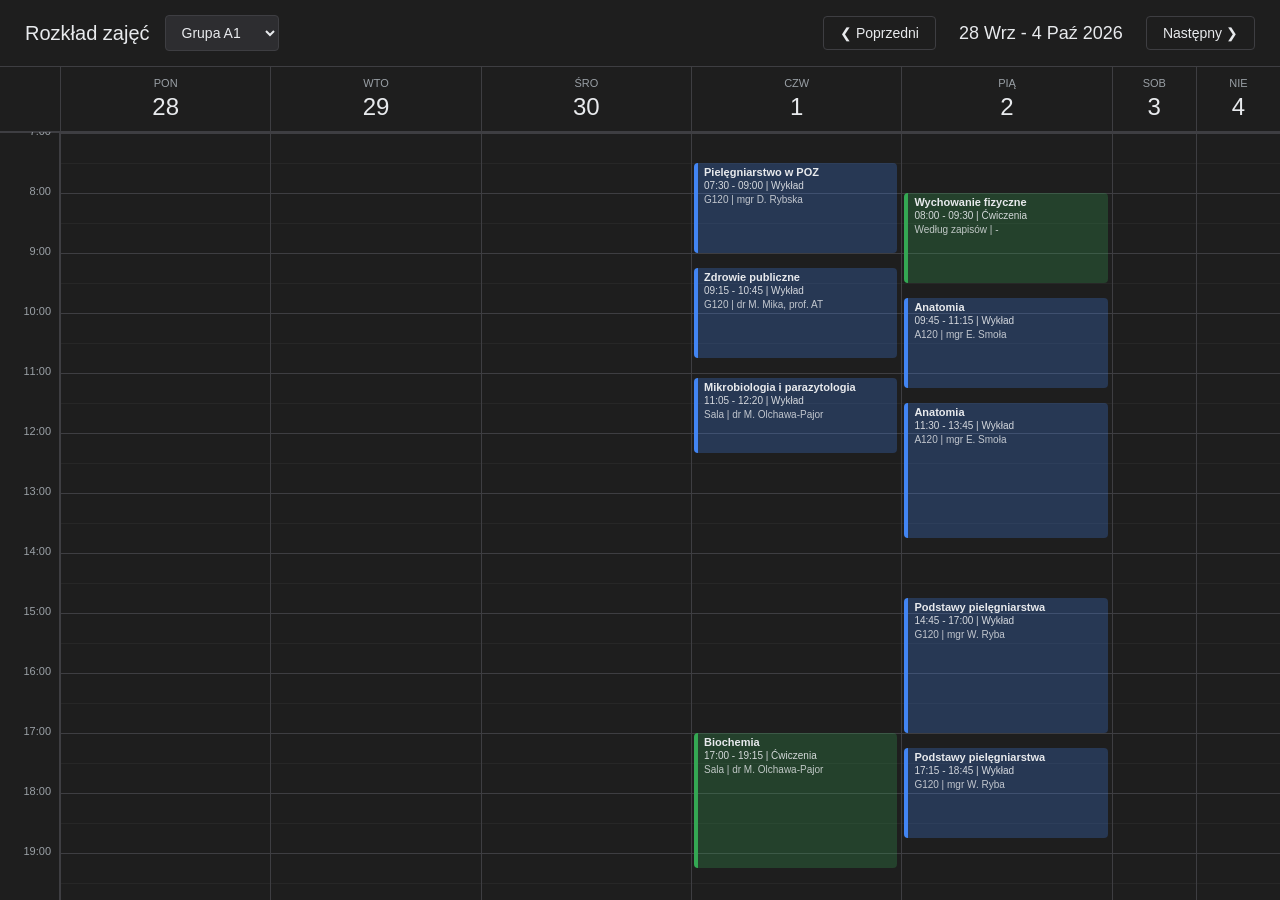
==== index.html @ 3df956bc "Strona commit 1" ====
<!DOCTYPE html>
<html lang="pl">
<head>
    <meta charset="UTF-8">
    <meta name="viewport" content="width=device-width, initial-scale=1.0">
    <title>Kalendarz Pielęgniarstwo</title>
    <style>
        :root {
            --bg-main: #1e1e1e;
            --bg-panel: #2d2d30;
            --grid-line: #3e3e42;
            --grid-line-half: rgba(255, 255, 255, 0.04);
            --text-main: #e8eaed;
            --text-muted: #9aa0a6;
            
            /* Domyślne kolory */
            --wyklad-bg: rgba(66, 133, 244, 0.25);
            --wyklad-border: #4285f4;
            --cwiczenia-bg: rgba(52, 168, 83, 0.25);
            --cwiczenia-border: #34a853;
            
            /* Nowe kolory */
            --wybor-bg: rgba(230, 108, 134, 0.25); /* #e66c86 */
            --wybor-border: #e66c86;
            --seminarium-bg: rgba(232, 242, 136, 0.25); /* #e8f288 */
            --seminarium-border: #e8f288;
            --lab-bg: rgba(242, 153, 97, 0.25); /* #f29961 */
            --lab-border: #f29961;
            --sm-bg: rgba(164, 126, 224, 0.25); /* #a47ee0 */
            --sm-border: #a47ee0;

            --hour-height: 60px;
        }

        body {
            font-family: 'Segoe UI', Roboto, Helvetica, Arial, sans-serif;
            background-color: var(--bg-main);
            color: var(--text-main);
            margin: 0;
            padding: 0;
            height: 100vh;
            display: flex;
            flex-direction: column;
        }

        /* --- NAGŁÓWEK --- */
        .header {
            display: flex;
            justify-content: space-between;
            align-items: center;
            padding: 15px 25px;
            background-color: var(--bg-main);
            border-bottom: 1px solid var(--grid-line);
        }

        .header-left, .header-right { display: flex; align-items: center; gap: 15px; }
        h1 { font-size: 20px; margin: 0; font-weight: 400; }

        .btn {
            background: transparent; color: var(--text-main); border: 1px solid var(--grid-line);
            padding: 8px 16px; border-radius: 4px; cursor: pointer; font-size: 14px; transition: 0.2s;
        }
        .btn:hover { background: rgba(255,255,255,0.1); }

        select {
            background-color: var(--bg-panel); color: var(--text-main); border: 1px solid var(--grid-line);
            padding: 8px 12px; border-radius: 4px; font-size: 14px; outline: none; cursor: pointer;
        }

        .week-label { font-size: 18px; min-width: 180px; text-align: center; }

        /* --- SIATKA KALENDARZA --- */
        .calendar-container {
            flex: 1; display: flex; flex-direction: column; overflow-y: auto; overflow-x: hidden;
        }

        .days-header {
            display: grid; 
            grid-template-columns: 60px repeat(5, 2fr) repeat(2, 0.8fr);
            border-bottom: 1px solid var(--grid-line); position: sticky; top: 0;
            background-color: var(--bg-main); z-index: 20;
        }

        .day-title {
            text-align: center; padding: 10px 0; border-left: 1px solid var(--grid-line);
            display: flex; flex-direction: column; gap: 4px;
        }

        .day-name { font-size: 11px; text-transform: uppercase; color: var(--text-muted); font-weight: 500;}
        .day-number { font-size: 24px; font-weight: 400; }
        .time-cell-empty { width: 60px; }

        .grid-body {
            display: grid; 
            grid-template-columns: 60px repeat(5, 2fr) repeat(2, 0.8fr);
            position: relative; border-top: 1px solid var(--grid-line);
        }

        .time-column {
            display: flex; flex-direction: column; border-right: 1px solid var(--grid-line);
            background-color: var(--bg-main); z-index: 10;
        }

        .time-label {
            height: var(--hour-height); position: relative; width: 100%;
        }

        .time-label span {
            position: absolute; top: -8px; right: 8px;
            font-size: 11px; color: var(--text-muted);
        }

        .day-column {
            position: relative; border-left: 1px solid var(--grid-line);
            background-image: 
                linear-gradient(to bottom, var(--grid-line) 1px, transparent 1px),
                linear-gradient(to bottom, var(--grid-line-half) 1px, transparent 1px);
            background-size: 100% var(--hour-height), 100% 30px;
        }

        /* --- WYDARZENIA --- */
        .event {
            position: absolute; left: 2px; right: 4px; border-radius: 4px; 
            padding: 3px 6px; 
            font-size: 11px; overflow: hidden; box-sizing: border-box; 
            border-left: 4px solid; display: flex; flex-direction: column; gap: 1px;
            transition: transform 0.1s, box-shadow 0.1s;
            z-index: 2;
        }
        
        .event:hover {
            transform: scale(1.01);
            z-index: 50 !important;
            height: max-content !important; 
            box-shadow: 0 4px 12px rgba(0,0,0,0.6);
            border-right: 1px solid var(--grid-line);
            border-bottom: 1px solid var(--grid-line);
            border-top: 1px solid var(--grid-line);
        }

        /* Przypisanie kolorów do klas */
        .event-wyklad { background-color: var(--wyklad-bg); border-left-color: var(--wyklad-border); }
        .event-cwiczenia { background-color: var(--cwiczenia-bg); border-left-color: var(--cwiczenia-border); }
        .event-wybor { background-color: var(--wybor-bg); border-left-color: var(--wybor-border); }
        .event-seminarium { background-color: var(--seminarium-bg); border-left-color: var(--seminarium-border); }
        .event-lab { background-color: var(--lab-bg); border-left-color: var(--lab-border); }
        .event-sm { background-color: var(--sm-bg); border-left-color: var(--sm-border); }

        .event-title { font-weight: 600; font-size: 11px; line-height: 1.2; }
        .event-time { font-size: 10px; opacity: 0.9; line-height: 1.1; margin-bottom: 2px; }
        .event-details { font-size: 10px; opacity: 0.8; line-height: 1.2; }
    </style>
</head>
<body>

    <div class="header">
        <div class="header-left">
            <h1>Rozkład zajęć</h1>
            <select id="groupSelect" onchange="renderWeek()">
                <option value="A1">Grupa A1</option>
                <option value="A2">Grupa A2</option>
                <option value="A3">Grupa A3</option>
                <option value="A4">Grupa A4</option>
                <option value="A5">Grupa A5</option>
                <option value="A6">Grupa A6</option>
                <option value="A7">Grupa A7</option>
                <option value="A8">Grupa A8</option>
                <option value="A9">Grupa A9</option>
                <option value="A10">Grupa A10</option>
                <option value="A11">Grupa A11</option>
                <option value="A12">Grupa A12</option>
            </select>
        </div>
        <div class="header-right">
            <button class="btn" onclick="changeWeek(-1)">❮ Poprzedni</button>
            <div class="week-label" id="weekLabel">...</div>
            <button class="btn" onclick="changeWeek(1)">Następny ❯</button>
        </div>
    </div>

    <div class="calendar-container">
        <div class="days-header" id="daysHeader"></div>
        
        <div class="grid-body">
            <div class="time-column" id="timeColumn"></div>
            <div class="day-column" id="col-1"></div>
            <div class="day-column" id="col-2"></div>
            <div class="day-column" id="col-3"></div>
            <div class="day-column" id="col-4"></div>
            <div class="day-column" id="col-5"></div>
            <div class="day-column" id="col-6"></div>
            <div class="day-column" id="col-0"></div> 
        </div>
    </div>

<script>
        const HOUR_START = 7; 
        const HOUR_END = 20;  

        let currentDate = new Date("2026-10-01T00:00:00"); 

        // PEŁNA BAZA ZAJĘĆ
        const zajecia = [
{
  daty: ["2026-10-05","2026-10-12","2026-10-19","2026-10-26","2026-11-09","2026-11-16","2026-11-23","2026-11-30","2026-12-07","2026-12-14","2026-12-21","2027-01-11","2027-01-18","2027-01-25"],
  od: "07:00", do: "13:30",
  przedmiot: "Podstawy pielęgniarstwa", typ: "Symulacja medyczna (SM)",
  sala: "G200", prowadzacy: "mgr K. Moździerz",
  grupy: ["A8"]
},
{
  daty: ["2026-10-05","2026-10-12","2026-10-19","2026-10-26","2026-11-09","2026-11-16","2026-11-23","2026-11-30","2026-12-07","2026-12-14","2026-12-21","2027-01-11","2027-01-18","2027-01-25"],
  od: "07:00", do: "13:30",
  przedmiot: "Podstawy pielęgniarstwa", typ: "Symulacja medyczna (SM)",
  sala: "G202", prowadzacy: "dr A. Grochowska, prof. AT",
  grupy: ["A9"]
},
{
  daty: ["2026-10-05","2026-10-12","2026-10-19","2026-10-26","2026-11-09","2026-11-16","2026-11-23","2026-11-30","2026-12-07","2026-12-14","2026-12-21","2027-01-11","2027-01-18","2027-01-25"],
  od: "07:00", do: "13:30",
  przedmiot: "Podstawy pielęgniarstwa", typ: "Symulacja medyczna (SM)",
  sala: "G204", prowadzacy: "mgr A. Wrona",
  grupy: ["A10"]
},
{
  daty: ["2026-10-05","2026-10-12","2026-10-19","2026-10-26","2026-11-09","2026-11-16","2026-11-23","2026-11-30","2026-12-07","2026-12-14","2026-12-21","2027-01-11","2027-01-18","2027-01-25"],
  od: "13:35", do: "19:55",
  przedmiot: "Podstawy pielęgniarstwa", typ: "Symulacja medyczna (SM)",
  sala: "G202", prowadzacy: "dr A. Grochowska, prof. AT",
  grupy: ["A2"]
},
{
  daty: ["2026-10-05","2026-10-12","2026-10-19","2026-10-26","2026-11-09","2026-11-16","2026-11-23","2026-11-30","2026-12-07","2026-12-14","2026-12-21","2027-01-11","2027-01-18","2027-01-25"],
  od: "13:35", do: "19:55",
  przedmiot: "Podstawy pielęgniarstwa", typ: "Symulacja medyczna (SM)",
  sala: "G200", prowadzacy: "mgr K. Moździerz",
  grupy: ["A1"]
},
{
  daty: ["2026-10-05","2026-10-12","2026-10-19","2026-10-26","2026-11-09","2026-11-16","2026-11-23","2026-11-30","2026-12-07","2026-12-14","2026-12-21","2027-01-11","2027-01-18","2027-01-25"],
  od: "13:35", do: "19:55",
  przedmiot: "Podstawy pielęgniarstwa", typ: "Symulacja medyczna (SM)",
  sala: "G204", prowadzacy: "mgr A. Wrona",
  grupy: ["A3"]
},
{
  daty: ["2026-10-05","2026-10-12","2026-10-19"],
  od: "09:30", do: "13:15",
  przedmiot: "Biochemia i biofizyka", typ: "Lab (LO)",
  sala: " B012", prowadzacy: "dr M. Olchawa-Pajor",
  grupy: ["LO1"]
},
{
  daty: ["2026-10-26","2026-11-09","2026-11-16"],
  od: "09:30", do: "13:15",
  przedmiot: "Biochemia i biofizyka", typ: "Lab (LO)",
  sala: " B012", prowadzacy: "dr M. Olchawa-Pajor",
  grupy: ["LO2"]
},
{
  daty: ["2026-11-23","2026-11-30","2026-12-07"],
  od: "09:30", do: "13:15",
  przedmiot: "Biochemia i biofizyka", typ: "Lab (LO)",
  sala: " B012", prowadzacy: "dr M. Olchawa-Pajor",
  grupy: ["LO3"]
},
{
  daty: ["2026-10-05","2026-10-12","2026-10-19"],
  od: "13:45", do: "17:30",
  przedmiot: "Biochemia i biofizyka", typ: "Lab (LO)",
  sala: " B012", prowadzacy: "dr M. Olchawa-Pajor",
  grupy: ["LO4"]
},
{
  daty: ["2026-10-26","2026-11-09","2026-11-16"],
  od: "13:45", do: "17:30",
  przedmiot: "Biochemia i biofizyka", typ: "Lab (LO)",
  sala: " B012", prowadzacy: "dr M. Olchawa-Pajor",
  grupy: ["LO5"]
},
{
  daty: ["2026-12-14"],
  od: "09:00", do: "10:30",
  przedmiot: "Biochemia i biofizyka", typ: "Lab (LO)",
  sala: " B012", prowadzacy: "dr A. Nosiadek",
  grupy: ["A5","A6"]
},
{
  daty: ["2026-12-14"],
  od: "10:30", do: "12:00",
  przedmiot: "Biochemia i biofizyka", typ: "Lab (LO)",
  sala: " B012", prowadzacy: "dr A. Nosiadek",
  grupy: ["A3","A4"]
},
{
  daty: ["2026-12-14"],
  od: "12:00", do: "13:30",
  przedmiot: "Biochemia i biofizyka", typ: "Lab (LO)",
  sala: " B012", prowadzacy: "dr A. Nosiadek",
  grupy: ["A1","A2"]
},
{
  daty: ["2026-12-14"],
  od: "13:40", do: "15:10",
  przedmiot: "Biochemia i biofizyka", typ: "Lab (LO)",
  sala: " B012", prowadzacy: "dr A. Nosiadek",
  grupy: ["A9","A10"]
},
{
  daty: ["2026-12-14"],
  od: "15:10", do: "16:40",
  przedmiot: "Biochemia i biofizyka", typ: "Lab (LO)",
  sala: " B012", prowadzacy: "dr A. Nosiadek",
  grupy: ["A7","A8"]
},
{
  daty: ["2026-10-05","2026-10-12","2026-10-19","2026-10-26","2026-11-09","2026-11-16"],
  od: "15:00", do: "16:35",
  przedmiot: "Podstawy pielęgniarstwa", typ: "Ćwiczenia",
  sala: "Sala", prowadzacy: "mgr W. Ryba",
  grupy: ["T2"]
},
{
  daty: ["2026-10-05","2026-10-12","2026-10-19","2026-10-26","2026-11-09","2026-11-16"],
  od: "16:35", do: "18:10",
  przedmiot: "Podstawy pielęgniarstwa", typ: "Ćwiczenia",
  sala: "Sala", prowadzacy: "mgr W. Ryba",
  grupy: ["T3"]
},
{
  daty: ["2026-12-21","2027-01-11","2027-01-18","2027-01-25","2027-02-01"],
  od: "07:00", do: "09:15",
  przedmiot: "Psychologia", typ: "Ćwiczenia",
  sala: "Sala", prowadzacy: "mgr N. Moczyróg-Mikoś",
  grupy: ["T2"]
},
{
  daty: ["2026-12-21","2027-01-11","2027-01-18","2027-01-25","2027-02-01"],
  od: "09:15", do: "11:30",
  przedmiot: "Psychologia", typ: "Ćwiczenia",
  sala: "Sala", prowadzacy: "mgr N. Moczyróg-Mikoś",
  grupy: ["T1"]
},
{
  daty: ["2026-12-21","2027-01-11","2027-01-18","2027-01-25","2027-02-01"],
  od: "07:00", do: "09:15",
  przedmiot: "Mikrobiologia", typ: "Ćwiczenia",
  sala: "Sala", prowadzacy: "prof. J. Cebulski",
  grupy: ["A1","A2"]
},
{
  daty: ["2026-12-21","2027-01-11","2027-01-18","2027-01-25","2027-02-01"],
  od: "09:15", do: "11:30",
  przedmiot: "Mikrobiologia", typ: "Ćwiczenia",
  sala: "Sala", prowadzacy: "prof. J. Cebulski",
  grupy: ["A5","A4"]
},
{
  daty: ["2026-12-21","2027-01-11","2027-01-18","2027-01-25","2027-02-01"],
  od: "11:30", do: "13:15",
  przedmiot: "Mikrobiologia", typ: "Ćwiczenia",
  sala: "Sala", prowadzacy: "prof. J. Cebulski",
  grupy: ["A3","A6"]
},
{
  daty: ["2026-12-21","2027-01-11","2027-01-18","2027-01-25","2027-02-01"],
  od: "13:45", do: "17:00",
  przedmiot: "Mikrobiologia", typ: "Ćwiczenia",
  sala: "Sala", prowadzacy: "prof. J. Cebulski",
  grupy: ["A10","A9"]
},
{
  daty: ["2026-12-21","2027-01-11","2027-01-18","2027-01-25","2027-02-01"],
  od: "16:30", do: "18:45",
  przedmiot: "Mikrobiologia", typ: "Ćwiczenia",
  sala: "Sala", prowadzacy: "prof. J. Cebulski",
  grupy: ["A7","A8"]
},
{
  daty: ["2026-10-06","2026-10-13","2026-10-20","2026-10-27","2026-11-03"],
  od: "10:30", do: "12:00",
  przedmiot: "Etyka zawodu pielęgniarki", typ: "Ćwiczenia",
  sala: "A343", prowadzacy: "mgr K. Florek-Tarczoń",
  grupy: ["A1","A2","A3"]
},
{
  daty: ["2026-10-06","2026-10-13","2026-10-20","2026-10-27","2026-11-03"],
  od: "12:00", do: "13:30",
  przedmiot: "Etyka zawodu pielęgniarki", typ: "Ćwiczenia",
  sala: "A343", prowadzacy: "mgr K. Florek-Tarczoń",
  grupy: ["A6","A7","A8"]
},
{
  daty: ["2026-10-06","2026-10-13","2026-10-20","2026-10-27","2026-11-03"],
  od: "13:30", do: "15:00",
  przedmiot: "Etyka zawodu pielęgniarki", typ: "Ćwiczenia",
  sala: "A343", prowadzacy: "mgr K. Florek-Tarczoń",
  grupy: ["A4","A5","A9","A10"]
},
{
  daty: ["2026-11-10","2026-11-17","2026-11-24","2026-12-01","2026-12-08","2026-12-15","2026-12-22","2027-01-12","2027-01-19","2027-01-26","2027-02-02"],
  od: "13:15", do: "14:25",
  przedmiot: "Pedagogika", typ: "Ćwiczenia",
  sala: "A343", prowadzacy: "dr W. Kulesza",
  grupy: ["A1"]
},
{
  daty: ["2026-11-10","2026-11-17","2026-11-24","2026-12-01","2026-12-08","2026-12-15","2026-12-22","2027-01-12","2027-01-19","2027-01-26","2027-02-02"],
  od: "13:15", do: "14:25",
  przedmiot: "Pedagogika", typ: "Ćwiczenia",
  sala: "A343", prowadzacy: "prof. AT",
  grupy: ["A2"]
},
{
  daty: ["2026-11-10","2026-11-17","2026-11-24","2026-12-01","2026-12-08","2026-12-15","2026-12-22","2027-01-12","2027-01-19","2027-01-26","2027-02-02"],
  od: "13:15", do: "14:25",
  przedmiot: "Pedagogika", typ: "Ćwiczenia",
  sala: "A343", prowadzacy: "prof. AT",
  grupy: ["A3"]
},
{
  daty: ["2026-10-06","2026-10-13","2026-10-20","2026-10-27","2026-11-03"],
  od: "14:45", do: "17:00",
  przedmiot: "Podstawy pielęgniarstwa", typ: "Ćwiczenia",
  sala: "A323", prowadzacy: "mgr W. Ryba",
  grupy: ["T1"]
},
{
  daty: ["2026-10-06","2026-10-13","2026-10-20","2026-10-27","2026-11-03","2026-11-10","2026-11-17","2026-11-24","2026-12-01","2026-12-08","2026-12-15","2026-12-22","2027-01-12","2027-01-19","2027-01-26","2027-02-02"],
  od: "07:00", do: "13:30",
  przedmiot: "Podstawy pielęgniarstwa", typ: "Symulacja medyczna (SM)",
  sala: "G200", prowadzacy: "dr B. Jurkiewicz",
  grupy: ["A4"]
},
{
  daty: ["2026-10-06","2026-10-13","2026-10-20","2026-10-27","2026-11-03","2026-11-10","2026-11-17","2026-11-24","2026-12-01","2026-12-08","2026-12-15","2026-12-22","2027-01-12","2027-01-19","2027-01-26","2027-02-02"],
  od: "07:00", do: "13:30",
  przedmiot: "Podstawy pielęgniarstwa", typ: "Symulacja medyczna (SM)",
  sala: "G202", prowadzacy: "mgr A. Ciapocha",
  grupy: ["A5"]
},
{
  daty: ["2026-10-06","2026-10-13","2026-10-20","2026-10-27","2026-11-03","2026-11-10","2026-11-17","2026-11-24","2026-12-01","2026-12-08","2026-12-15","2026-12-22","2027-01-12","2027-01-19","2027-01-26","2027-02-02"],
  od: "13:35", do: "19:55",
  przedmiot: "Podstawy pielęgniarstwa", typ: "Symulacja medyczna (SM)",
  sala: "G200", prowadzacy: "dr B. Jurkiewicz",
  grupy: ["A6"]
},
{
  daty: ["2026-10-06","2026-10-13","2026-10-20","2026-10-27","2026-11-03","2026-11-10","2026-11-17","2026-11-24","2026-12-01","2026-12-08","2026-12-15","2026-12-22","2027-01-12","2027-01-19","2027-01-26","2027-02-02"],
  od: "13:35", do: "19:55",
  przedmiot: "Podstawy pielęgniarstwa", typ: "Symulacja medyczna (SM)",
  sala: "G202", prowadzacy: "mgr A. Ciapocha",
  grupy: ["A7"]
},
{
  daty: ["2026-10-07","2026-10-14","2026-10-21","2026-10-28","2026-11-04","2026-11-18","2026-11-25","2026-12-02","2026-12-09","2026-12-16","2026-12-23","2027-01-13","2027-01-20","2027-01-27","2027-02-03"],
  od: "08:00", do: "09:30",
  przedmiot: "Język angielski", typ: "Ćwiczenia",
  sala: "Sale według SJO", prowadzacy: "?",
  grupy: ["Wszyscy"]
},
{
  daty: ["2026-10-07","2026-10-14","2026-10-21","2026-10-28"],
  od: "09:45", do: "12:00",
  przedmiot: "Genetyka", typ: "Wykład",
  sala: "B028", prowadzacy: "dr M. Szopa",
  grupy: ["Wszyscy"]
},
{
  daty: ["2026-10-07","2026-10-14","2026-10-21","2026-10-28"],
  od: "12:15", do: "13:45",
  przedmiot: "Genetyka", typ: "Wykład",
  sala: "B028", prowadzacy: "dr M. Szopa",
  grupy: ["Wszyscy"]
},
{
  daty: ["2026-10-07","2026-10-14","2026-10-21","2026-10-28"],
  od: "14:00", do: "15:50",
  przedmiot: "Genetyka", typ: "Ćwiczenia",
  sala: "A102", prowadzacy: "dr M. Szopa",
  grupy: ["T1"]
},
{
  daty: ["2026-10-07","2026-10-14","2026-10-21","2026-10-28"],
  od: "15:50", do: "17:40",
  przedmiot: "Genetyka", typ: "Ćwiczenia",
  sala: "A102", prowadzacy: "dr M. Szopa",
  grupy: ["T2"]
},
{
  daty: ["2026-10-07","2026-10-14","2026-10-21","2026-10-28"],
  od: "17:40", do: "19:30",
  przedmiot: "Genetyka", typ: "Ćwiczenia",
  sala: "A102", prowadzacy: "dr M. Szopa",
  grupy: ["T3"]
},
{
  daty: ["2026-11-04","2026-11-18","2026-11-25","2026-12-02","2026-12-09","2026-12-16","2026-12-23","2027-01-13","2027-01-20","2027-01-27"],
  od: "09:45", do: "10:30",
  przedmiot: "Pedagogika", typ: "Wykład",
  sala: "B028", prowadzacy: "dr W. Kulesza, prof. AT",
  grupy: ["Wszyscy"]
},
{
  daty: ["2026-11-04","2026-11-18","2026-11-25","2026-12-02","2026-12-09"],
  od: "10:30", do: "12:45",
  przedmiot: "Pedagogika", typ: "Ćwiczenia",
  sala: "A319", prowadzacy: "dr W. Kulesza, prof. AT ?",
  grupy: ["T3"]
},
{
  daty: ["2026-11-04","2026-11-18","2026-11-25","2026-12-02","2026-12-09"],
  od: "12:45", do: "15:00",
  przedmiot: "Pedagogika", typ: "Ćwiczenia",
  sala: "A319", prowadzacy: "dr W. Kulesza, prof. AT ?",
  grupy: ["T2"]
},
{
  daty: ["2026-10-07","2026-10-14","2026-10-21","2026-10-28"],
  od: "14:30", do: "16:00",
  przedmiot: "Psychologia", typ: "Ćwiczenia",
  sala: "A319", prowadzacy: "mgr M. Fleszar",
  grupy: ["T3"]
},
{
  daty: ["2026-10-07","2026-10-14","2026-10-21","2026-10-28"],
  od: "16:10", do: "17:30",
  przedmiot: "Psychologia", typ: "Ćwiczenia",
  sala: "A319", prowadzacy: "mgr M. Fleszar",
  grupy: ["T3"]
},
{
  daty: ["2027-01-13","2027-01-20","2027-01-27"],
  od: "10:45", do: "12:15",
  przedmiot: "Mikrobiologia", typ: "Lab (LO)",
  sala: "B012", prowadzacy: "?",
  grupy: ["A10","A9"]
},
{
  daty: ["2027-01-13","2027-01-20","2027-01-27"],
  od: "12:15", do: "13:45",
  przedmiot: "Mikrobiologia", typ: "Lab (LO)",
  sala: "B012", prowadzacy: "?",
  grupy: ["A8","A7"]
},
{
  daty: ["2027-01-13","2027-01-20","2027-01-27"],
  od: "13:45", do: "15:15",
  przedmiot: "Mikrobiologia", typ: "Lab (LO)",
  sala: "B012", prowadzacy: "?",
  grupy: ["A5","A6"]
},
{
  daty: ["2027-01-13","2027-01-20","2027-01-27"],
  od: "15:15", do: "16:45",
  przedmiot: "Mikrobiologia", typ: "Lab (LO)",
  sala: "B012", prowadzacy: "?",
  grupy: ["A3","A4"]
},
{
  daty: ["2027-01-13","2027-01-20","2027-01-27"],
  od: "16:45", do: "18:15",
  przedmiot: "Mikrobiologia", typ: "Lab (LO)",
  sala: "B012", prowadzacy: "?",
  grupy: ["A1","A2"]
},
{
  daty: ["2026-10-08","2026-10-15","2026-10-22","2026-10-29","2026-11-05"],
  od: "07:30", do: "09:00",
  przedmiot: "Psychologia", typ: "Wykład",
  sala: "G120", prowadzacy: "dr W. Srebro",
  grupy: ["Wszyscy"]
},
{
  daty: ["2026-10-01","2026-11-12","2026-11-19","2026-11-26","2026-12-03","2026-12-10","2026-12-17","2027-01-14","2027-01-21","2027-01-28"],
  od: "07:30", do: "09:00",
  przedmiot: "Pielęgniarstwo w POZ", typ: "Wykład",
  sala: "G120", prowadzacy: "mgr D. Rybska",
  grupy: ["Wszyscy"]
},
{
  daty: ["2026-10-01","2026-10-08","2026-10-15","2026-10-22","2026-10-29","2026-11-05","2026-11-12","2026-11-19","2026-11-26","2026-12-03","2026-12-10","2026-12-17","2027-01-14","2027-01-21","2027-01-28"],
  od: "09:15", do: "10:45",
  przedmiot: "Zdrowie publiczne", typ: "Wykład",
  sala: "G120", prowadzacy: "dr M. Mika, prof. AT",
  grupy: ["Wszyscy"]
},
{
  daty: ["2026-10-01","2026-10-08","2026-10-15","2026-10-22","2026-10-29","2026-11-05","2026-11-12","2026-11-19","2026-11-26","2026-12-03","2026-12-10","2026-12-17","2027-01-14","2027-01-21","2027-01-28"],
  od: "11:05", do: "12:20",
  przedmiot: "Mikrobiologia i parazytologia", typ: "Wykład",
  sala: "Sala", prowadzacy: "dr M. Olchawa-Pajor",
  grupy: ["Wszyscy"]
},
{
  daty: ["2026-10-01","2026-10-08"],
  od: "12:30", do: "14:45",
  przedmiot: "Biochemia", typ: "Ćwiczenia",
  sala: "Sala", prowadzacy: "dr M. Olchawa-Pajor",
  grupy: ["T2"]
},
{
  daty: ["2026-10-01","2026-10-08"],
  od: "14:45", do: "17:00",
  przedmiot: "Biochemia", typ: "Ćwiczenia",
  sala: "Sala", prowadzacy: "dr M. Olchawa-Pajor",
  grupy: ["T3"]
},
{
  daty: ["2026-10-01","2026-10-08"],
  od: "17:00", do: "19:15",
  przedmiot: "Biochemia", typ: "Ćwiczenia",
  sala: "Sala", prowadzacy: "dr M. Olchawa-Pajor",
  grupy: ["T1"]
},
{
  daty: ["2026-10-15","2026-10-22","2026-10-29","2026-11-05","2026-11-12","2026-11-19","2026-11-26","2026-12-03","2026-12-10","2026-12-17","2027-01-14","2027-01-21","2027-01-28"],
  od: "12:30", do: "14:45",
  przedmiot: "Zdrowie publiczne", typ: "Ćwiczenia",
  sala: "Sala", prowadzacy: "dr M. Mika, prof. AT",
  grupy: ["T2"]
},
{
  daty: ["2026-10-15","2026-10-22","2026-10-29","2026-11-05","2026-11-12","2026-11-19","2026-11-26","2026-12-03","2026-12-10","2026-12-17","2027-01-14","2027-01-21","2027-01-28"],
  od: "14:00", do: "15:30",
  przedmiot: "Zdrowie publiczne", typ: "Ćwiczenia",
  sala: "Sala", prowadzacy: "dr M. Mika, prof. AT",
  grupy: ["T3"]
},
{
  daty: ["2026-10-15","2026-10-22","2026-10-29","2026-11-05","2026-11-12","2026-11-19","2026-11-26","2026-12-03","2026-12-10","2026-12-17","2027-01-14","2027-01-21","2027-01-28"],
  od: "15:30", do: "17:00",
  przedmiot: "Zdrowie publiczne", typ: "Ćwiczenia",
  sala: "Sala", prowadzacy: "dr M. Mika, prof. AT",
  grupy: ["T1"]
},
{
  daty: ["2026-10-15","2026-10-22","2026-10-29"],
  od: "17:15", do: "19:45",
  przedmiot: "Etyka", typ: "Wykład",
  sala: "Sala", prowadzacy: "mgr K. Florek-Tarczoń",
  grupy: ["Wszyscy"]
},
{
  daty: ["2026-11-05","2026-11-12","2026-11-19"],
  od: "17:15", do: "19:45",
  przedmiot: "Anatomia", typ: "Wykład",
  sala: "G120", prowadzacy: "mgr E. Smoła",
  grupy: ["Wszyscy"]
},
{
  daty: ["2026-11-26","2026-12-03","2026-12-10","2026-12-17","2027-01-14","2027-01-21","2027-01-28"],
  od: "15:00", do: "16:35",
  przedmiot: "Dietetyka", typ: "Ćwiczenia",
  sala: "G120 / A315?", prowadzacy: "mgr M. Kuboń",
  grupy: ["T2"]
},
{
  daty: ["2026-11-26","2026-12-03","2026-12-10","2026-12-17","2027-01-14","2027-01-21","2027-01-28"],
  od: "16:35", do: "18:10",
  przedmiot: "Dietetyka", typ: "Ćwiczenia",
  sala: "G120 / A317?", prowadzacy: "mgr M. Kuboń",
  grupy: ["T3"]
},
{
  daty: ["2026-11-26","2026-12-03","2026-12-10","2026-12-17","2027-01-14","2027-01-21","2027-01-28"],
  od: "18:10", do: "19:45",
  przedmiot: "Dietetyka", typ: "Ćwiczenia",
  sala: "G120 / A317?", prowadzacy: "mgr M. Kuboń",
  grupy: ["T1"]
},
{
  daty: ["2026-11-26","2026-12-03","2026-12-10","2026-12-17","2027-01-14","2027-01-21","2027-01-28"],
  od: "16:35", do: "18:10",
  przedmiot: "Zasoby i system informatyczny w ochronie zdrowia", typ: "Ćwiczenia",
  sala: "A315", prowadzacy: "dr hab. M. Pasek, prof. AT",
  grupy: ["T2"]
},
{
  daty: ["2026-11-26","2026-12-03","2026-12-10","2026-12-17","2027-01-14","2027-01-21","2027-01-28"],
  od: "18:10", do: "19:45",
  przedmiot: "Zasoby i system informatyczny w ochronie zdrowia", typ: "Ćwiczenia",
  sala: "A315", prowadzacy: "dr hab. M. Pasek, prof. AT",
  grupy: ["T3"]
},
{
  daty: ["2026-10-02","2026-10-09","2026-10-16","2026-10-23","2026-10-30","2026-11-06","2026-11-13","2026-11-20","2026-11-27","2026-12-04","2026-12-11","2026-12-18","2027-01-15","2027-01-22","2027-01-29"],
  od: "08:00", do: "09:30",
  przedmiot: "Wychowanie fizyczne", typ: "Ćwiczenia",
  sala: "Według zapisów", prowadzacy: "-",
  grupy: ["Wszyscy"]
},
{
  daty: ["2026-10-02","2026-10-09","2026-10-16","2026-10-23"],
  od: "09:45", do: "11:15",
  przedmiot: "Anatomia", typ: "Wykład",
  sala: "A120", prowadzacy: "mgr E. Smoła",
  grupy: ["Wszyscy"]
},
{
  daty: ["2026-10-02","2026-10-09","2026-10-16","2026-10-23"],
  od: "11:30", do: "13:45",
  przedmiot: "Anatomia", typ: "Wykład",
  sala: "A120", prowadzacy: "mgr E. Smoła",
  grupy: ["Wszyscy"]
},
{
  daty: ["2026-10-30","2026-11-13","2026-11-20","2026-12-04","2026-12-18"],
  od: "09:45", do: "13:40",
  przedmiot: "Anatomia", typ: "Seminarium",
  sala: "G311 | 9.45-10.40 NR 1-20 | 10.45-11.40 NR 21-40 | 11.45-12.40 NR 41-60 | 12.45-13.40 NR 61-80", prowadzacy: "mgr E. Smoła",
  grupy: ["Wszyscy"]
},
{
  daty: ["2027-01-15","2027-01-22","2027-01-29"],
  od: "09:45", do: "11:15",
  przedmiot: "Zasoby i system informatyczny w ochronie zdrowia", typ: "Ćwiczenia",
  sala: "A329", prowadzacy: "dr hab. M. Pasek, prof. AT",
  grupy: ["T1"]
},
{
  daty: ["2027-01-15","2027-01-22","2027-01-29"],
  od: "11:30", do: "13:00",
  przedmiot: "Zasoby i system informatyczny w ochronie zdrowia", typ: "Ćwiczenia",
  sala: "A329", prowadzacy: "dr hab. M. Pasek, prof. AT",
  grupy: ["T1"]
},
{
  daty: ["2027-01-15","2027-01-22","2027-01-29"],
  od: "13:15", do: "14:00",
  przedmiot: "Zasoby i system informatyczny w ochronie zdrowia", typ: "Ćwiczenia",
  sala: "A329", prowadzacy: "dr hab. M. Pasek, prof. AT",
  grupy: ["T1"]
},
{
  daty: ["2026-11-06","2026-11-13"],
  od: "14:45", do: "17:00",
  przedmiot: "Dietetyka", typ: "Wykład",
  sala: "G120", prowadzacy: "mgr M. Kuboń",
  grupy: ["Wszyscy"]
},
{
  daty: ["2026-11-06","2026-11-13"],
  od: "17:15", do: "18:45",
  przedmiot: "Dietetyka", typ: "Wykład",
  sala: "G120", prowadzacy: "mgr M. Kuboń",
  grupy: ["Wszyscy"]
},
{
  daty: ["2026-10-02","2026-10-09","2026-10-16","2026-10-23","2026-10-30","2026-11-27","2026-12-04","2026-12-11","2026-12-18","2027-01-15"],
  od: "14:45", do: "17:00",
  przedmiot: "Podstawy pielęgniarstwa", typ: "Wykład",
  sala: "G120", prowadzacy: "mgr W. Ryba",
  grupy: ["Wszyscy"]
},
{
  daty: ["2026-10-02","2026-10-09","2026-10-16","2026-10-23","2026-10-30","2026-11-27","2026-12-04","2026-12-11","2026-12-18","2027-01-15"],
  od: "17:15", do: "18:45",
  przedmiot: "Podstawy pielęgniarstwa", typ: "Wykład",
  sala: "G120", prowadzacy: "mgr W. Ryba",
  grupy: ["Wszyscy"]
},
{
  daty: ["2026-11-20"],
  od: "14:45", do: "17:00",
  przedmiot: "Zasoby i system informatyczny w ochronie zdrowia", typ: "Wykład",
  sala: "G120", prowadzacy: "dr hab. M. Pasek, prof. AT",
  grupy: ["Wszyscy"]
},
{
  daty: ["2026-11-20"],
  od: "17:15", do: "18:45",
  przedmiot: "Zasoby i system informatyczny w ochronie zdrowia", typ: "Wykład",
  sala: "G120", prowadzacy: "dr hab. M. Pasek, prof. AT",
  grupy: ["Wszyscy"]
},
{
  daty: ["2027-01-22","2027-01-29"],
  od: "14:45", do: "17:00",
  przedmiot: "Fizjologia", typ: "Wykład",
  sala: "G120", prowadzacy: "dr A. Gawlik-Urban",
  grupy: ["Wszyscy"]
},
{
  daty: ["2027-01-22","2027-01-29"],
  od: "17:15", do: "18:45",
  przedmiot: "Fizjologia", typ: "Wykład",
  sala: "G120", prowadzacy: "dr A. Gawlik-Urban",
  grupy: ["Wszyscy"]
},
{
  daty: ["2026-11-04","2026-11-18","2026-11-25","2026-12-02","2026-12-09","2026-12-16","2026-12-23","2027-01-13","2027-01-20","2027-01-27"],
  od: "15:15", do: "16:45",
  przedmiot: "Język migowy / Telemedycyna i e-zdrowie", typ: "Seminarium",
  sala: "A319 / ?", prowadzacy: "mgr J. Sikora / mgr P. Popek",
  grupy: ["A1","A2","A5","A6","A7","A8","A9","A10","A11","A12"]
},
{
  daty: ["2026-11-04","2026-11-18","2026-11-25","2026-12-02","2026-12-09","2026-12-16","2026-12-23","2027-01-13","2027-01-20","2027-01-27"],
  od: "16:45", do: "18:15",
  przedmiot: "Język migowy / Telemedycyna i e-zdrowie", typ: "Seminarium",
  sala: "A319 / ?", prowadzacy: "mgr J. Sikora / mgr P. Popek",
  grupy: ["A5","A6","A7","A8","A9","A10","A11","A12","A3","A4"]
}
];

        // LOGIKA PRZYPISYWANIA GRUP
        function getWszystkieGrupyStudenta(wybranaGrupa) {
            let przypisane = ["Wszyscy", wybranaGrupa];
            
            if (["A1", "A2", "A3"].includes(wybranaGrupa)) przypisane.push("T1");
            if (["A4", "A5", "A6"].includes(wybranaGrupa)) przypisane.push("T2");
            if (["A7", "A8", "A9"].includes(wybranaGrupa)) przypisane.push("T3");
            if (["A10", "A11", "A12"].includes(wybranaGrupa)) przypisane.push("T4");

            if (["A1", "A2"].includes(wybranaGrupa)) przypisane.push("LO1");
            if (["A3", "A4"].includes(wybranaGrupa)) przypisane.push("LO2");
            if (["A5", "A6"].includes(wybranaGrupa)) przypisane.push("LO3");
            if (["A7", "A8"].includes(wybranaGrupa)) przypisane.push("LO4");
            if (["A9", "A10"].includes(wybranaGrupa)) przypisane.push("LO5");
            if (["A11", "A12"].includes(wybranaGrupa)) przypisane.push("LO6");

            return przypisane;
        }

        // Nawigacja
        function changeWeek(offset) {
            currentDate.setDate(currentDate.getDate() + (offset * 7));
            renderWeek();
        }

        function getMonday(d) {
            d = new Date(d);
            var day = d.getDay(), diff = d.getDate() - day + (day == 0 ? -6 : 1);
            return new Date(d.setDate(diff));
        }

        // Renderowanie całego widoku
        function renderWeek() {
            const monday = getMonday(currentDate);
            monday.setHours(0,0,0,0);
            
            const sunday = new Date(monday);
            sunday.setDate(monday.getDate() + 6);
            sunday.setHours(23,59,59,999);
            
            const mNames = ["Sty", "Lut", "Mar", "Kwi", "Maj", "Cze", "Lip", "Sie", "Wrz", "Paź", "Lis", "Gru"];
            document.getElementById("weekLabel").innerText = 
                `${monday.getDate()} ${mNames[monday.getMonth()]} - ${sunday.getDate()} ${mNames[sunday.getMonth()]} ${sunday.getFullYear()}`;

            const daysHeader = document.getElementById("daysHeader");
            daysHeader.innerHTML = '<div class="time-cell-empty"></div>';
            const dNames = ["PON", "WTO", "ŚRO", "CZW", "PIĄ", "SOB", "NIE"];
            
            for (let i = 0; i < 7; i++) {
                let dayDate = new Date(monday);
                dayDate.setDate(monday.getDate() + i);
                daysHeader.innerHTML += `
                    <div class="day-title">
                        <span class="day-name">${dNames[i]}</span>
                        <span class="day-number">${dayDate.getDate()}</span>
                    </div>
                `;
            }

            const timeColumn = document.getElementById("timeColumn");
            if (timeColumn.innerHTML.trim() === "") {
                for (let h = HOUR_START; h <= HOUR_END; h++) {
                    timeColumn.innerHTML += `<div class="time-label"><span>${h}:00</span></div>`;
                }
            }

            for (let i = 0; i <= 6; i++) {
                document.getElementById(`col-${i}`).innerHTML = "";
            }

            const wybranaGrupa = document.getElementById("groupSelect").value;
            const grupyStudenta = getWszystkieGrupyStudenta(wybranaGrupa);

            zajecia.forEach(z => {
                z.daty.forEach(pojedynczaData => {
                    const [rok, miesiac, dzien] = pojedynczaData.split('-');
                    const zDate = new Date(rok, miesiac - 1, dzien);
                    
                    if (zDate >= monday && zDate <= sunday) {
                        const czyDlaMnie = z.grupy.some(g => grupyStudenta.includes(g));
                        if (czyDlaMnie) {
                            
                            const [odH, odM] = z.od.split(":").map(Number);
                            const [doH, doM] = z.do.split(":").map(Number);
                            
                            const topPx = ((odH - HOUR_START) * 60) + odM;
                            const heightPx = ((doH - odH) * 60) + (doM - odM);

                            // ROZPOZNAWANIE KLASY KOLORYSTYCZNEJ
                            let typKlasa = "event-cwiczenia"; // domyślny zielony
                            
                            const przedmiotLower = z.przedmiot.toLowerCase();
                            
                            if (przedmiotLower.includes("migowy") || przedmiotLower.includes("telemedycyna")) {
                                typKlasa = "event-wybor";
                            } else if (z.typ.includes("Wykład")) {
                                typKlasa = "event-wyklad";
                            } else if (z.typ.includes("Seminarium")) {
                                typKlasa = "event-seminarium";
                            } else if (z.typ.includes("Lab") || z.typ.includes("LO")) {
                                typKlasa = "event-lab";
                            } else if (z.typ.includes("Symulacja") || z.typ.includes("SM")) {
                                typKlasa = "event-sm";
                            }

                            const dayIndex = zDate.getDay(); 
                            const col = document.getElementById(`col-${dayIndex}`);
                            
                            if (col) {
                                col.innerHTML += `
                                    <div class="event ${typKlasa}" style="top: ${topPx}px; height: ${heightPx}px; min-height: ${heightPx}px;">
                                        <div class="event-title">${z.przedmiot}</div>
                                        <div class="event-time">${z.od} - ${z.do} | ${z.typ}</div>
                                        <div class="event-details">${z.sala} | ${z.prowadzacy}</div>
                                    </div>
                                `;
                            }
                        }
                    }
                });
            });
        }

        window.onload = renderWeek;
    </script>
</body>
</html>
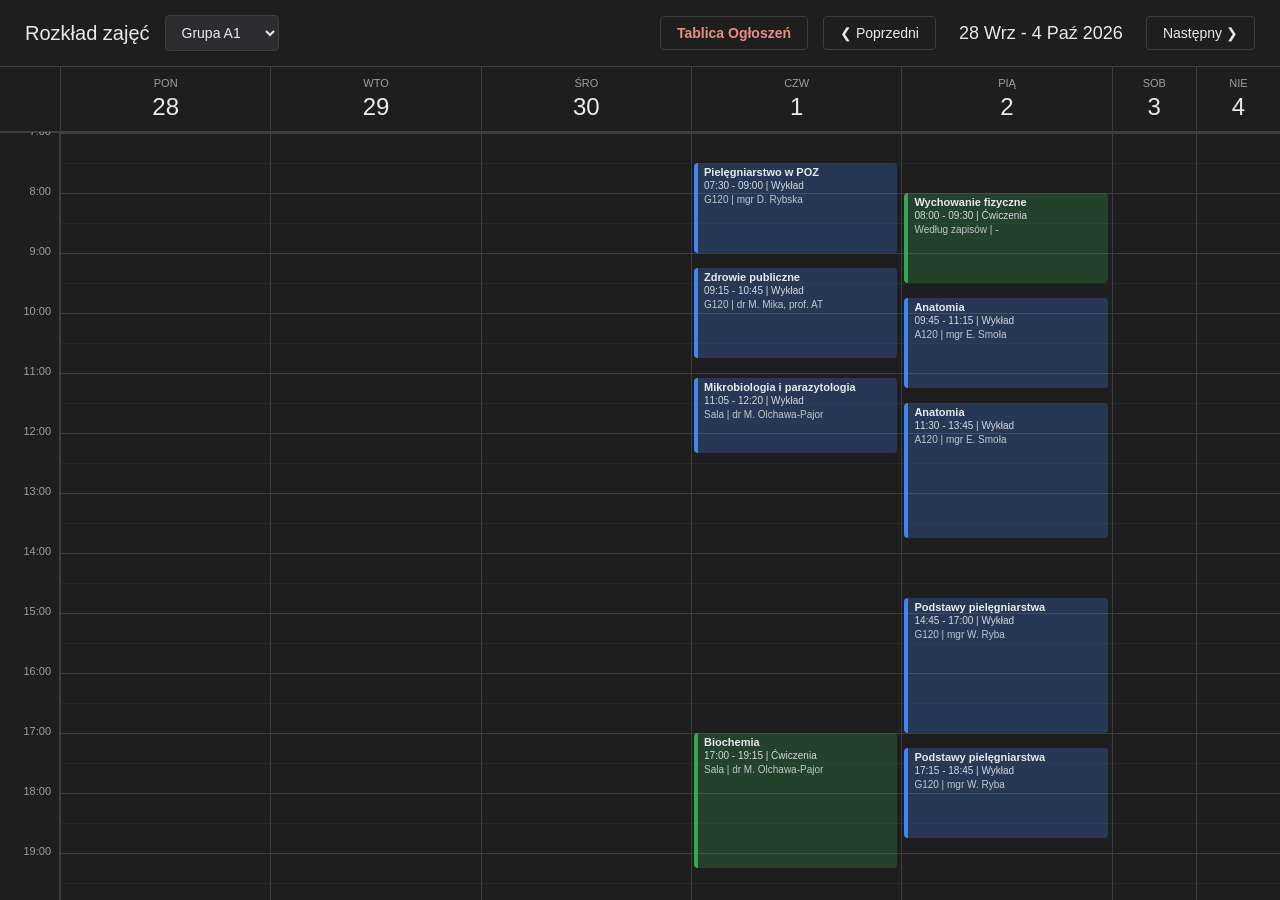
==== commit 363c3c0d: "hub1" ====
--- a/index.html
+++ b/index.html
@@ -172,6 +172,7 @@
             </select>
         </div>
         <div class="header-right">
+            <a href="tablica.html" class="btn" style="text-decoration: none;"><b style="color: #E88F80;">Tablica Ogłoszeń</b></a>
             <button class="btn" onclick="changeWeek(-1)">❮ Poprzedni</button>
             <div class="week-label" id="weekLabel">...</div>
             <button class="btn" onclick="changeWeek(1)">Następny ❯</button>
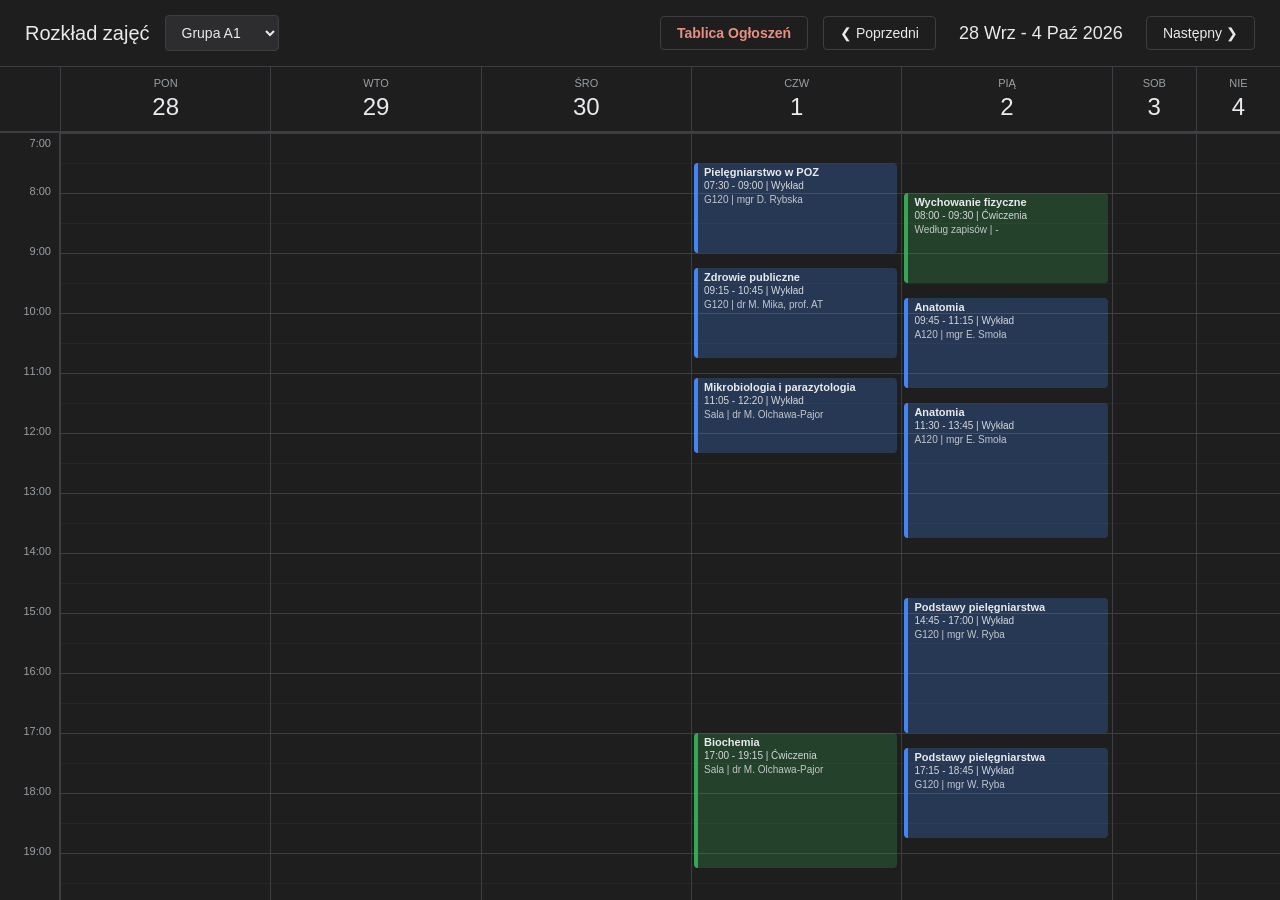
==== commit 4637e41e: "7:00 fix" ====
--- a/index.html
+++ b/index.html
@@ -149,6 +149,66 @@
         .event-title { font-weight: 600; font-size: 11px; line-height: 1.2; }
         .event-time { font-size: 10px; opacity: 0.9; line-height: 1.1; margin-bottom: 2px; }
         .event-details { font-size: 10px; opacity: 0.8; line-height: 1.2; }
+        /* --- RESPANSYWNOŚĆ DLA URZĄDZEŃ MOBILNYCH --- */
+        /* --- RESPANSYWNOŚĆ DLA URZĄDZEŃ MOBILNYCH --- */
+        @media (max-width: 768px) {
+            /* 1. Przebudowa nagłówka na siatkę */
+            .header {
+                flex-direction: column;
+                gap: 15px;
+                padding: 15px 10px;
+            }
+            .header-left {
+                flex-direction: column;
+                width: 100%;
+                gap: 10px;
+            }
+            .header-right {
+                display: grid;
+                grid-template-columns: 1fr 1fr;
+                gap: 10px;
+                width: 100%;
+            }
+
+            /* Poszerzenie przycisku tablicy i etykiety z datą na całą szerokość ekranu */
+            .header-right a.btn {
+                grid-column: 1 / -1;
+                text-align: center;
+            }
+            .header-right .week-label {
+                grid-column: 1 / -1;
+                margin: 5px 0;
+            }
+
+            /* 2. Zablokowanie kurczenia się kalendarza i dodanie przewijania poziomego */
+            .days-header, .grid-body {
+                min-width: 800px; /* Wymusza optymalną szerokość kolumn dla czytelności */
+            }
+
+            /* 3. "Przyklejenie" kolumny z godzinami do lewej krawędzi podczas scrollowania */
+            .time-column {
+                position: sticky;
+                left: 0;
+                z-index: 15; /* Pomiędzy wydarzeniami a nagłówkami */
+                box-shadow: 2px 0 5px rgba(0,0,0,0.3); /* Dodaje lekki cień oddzielający od zajęć */
+            }
+
+            /* "Przyklejenie" pustego rogu (lewa-góra) */
+            .time-cell-empty {
+                position: sticky;
+                left: 0;
+                z-index: 25; /* Musi być najwyżej, by nie prześwitywały pod nim dni */
+                background-color: var(--bg-main);
+            }
+
+            /* Odblokowanie poziomego przewijania na telefonach */
+            .calendar-container {
+                overflow-x: auto;
+            }
+        }
+        .time-label:first-child span {
+            top: 4px;
+        }
     </style>
 </head>
 <body>
@@ -932,4 +992,4 @@
         window.onload = renderWeek;
     </script>
 </body>
-</html>+</html>
